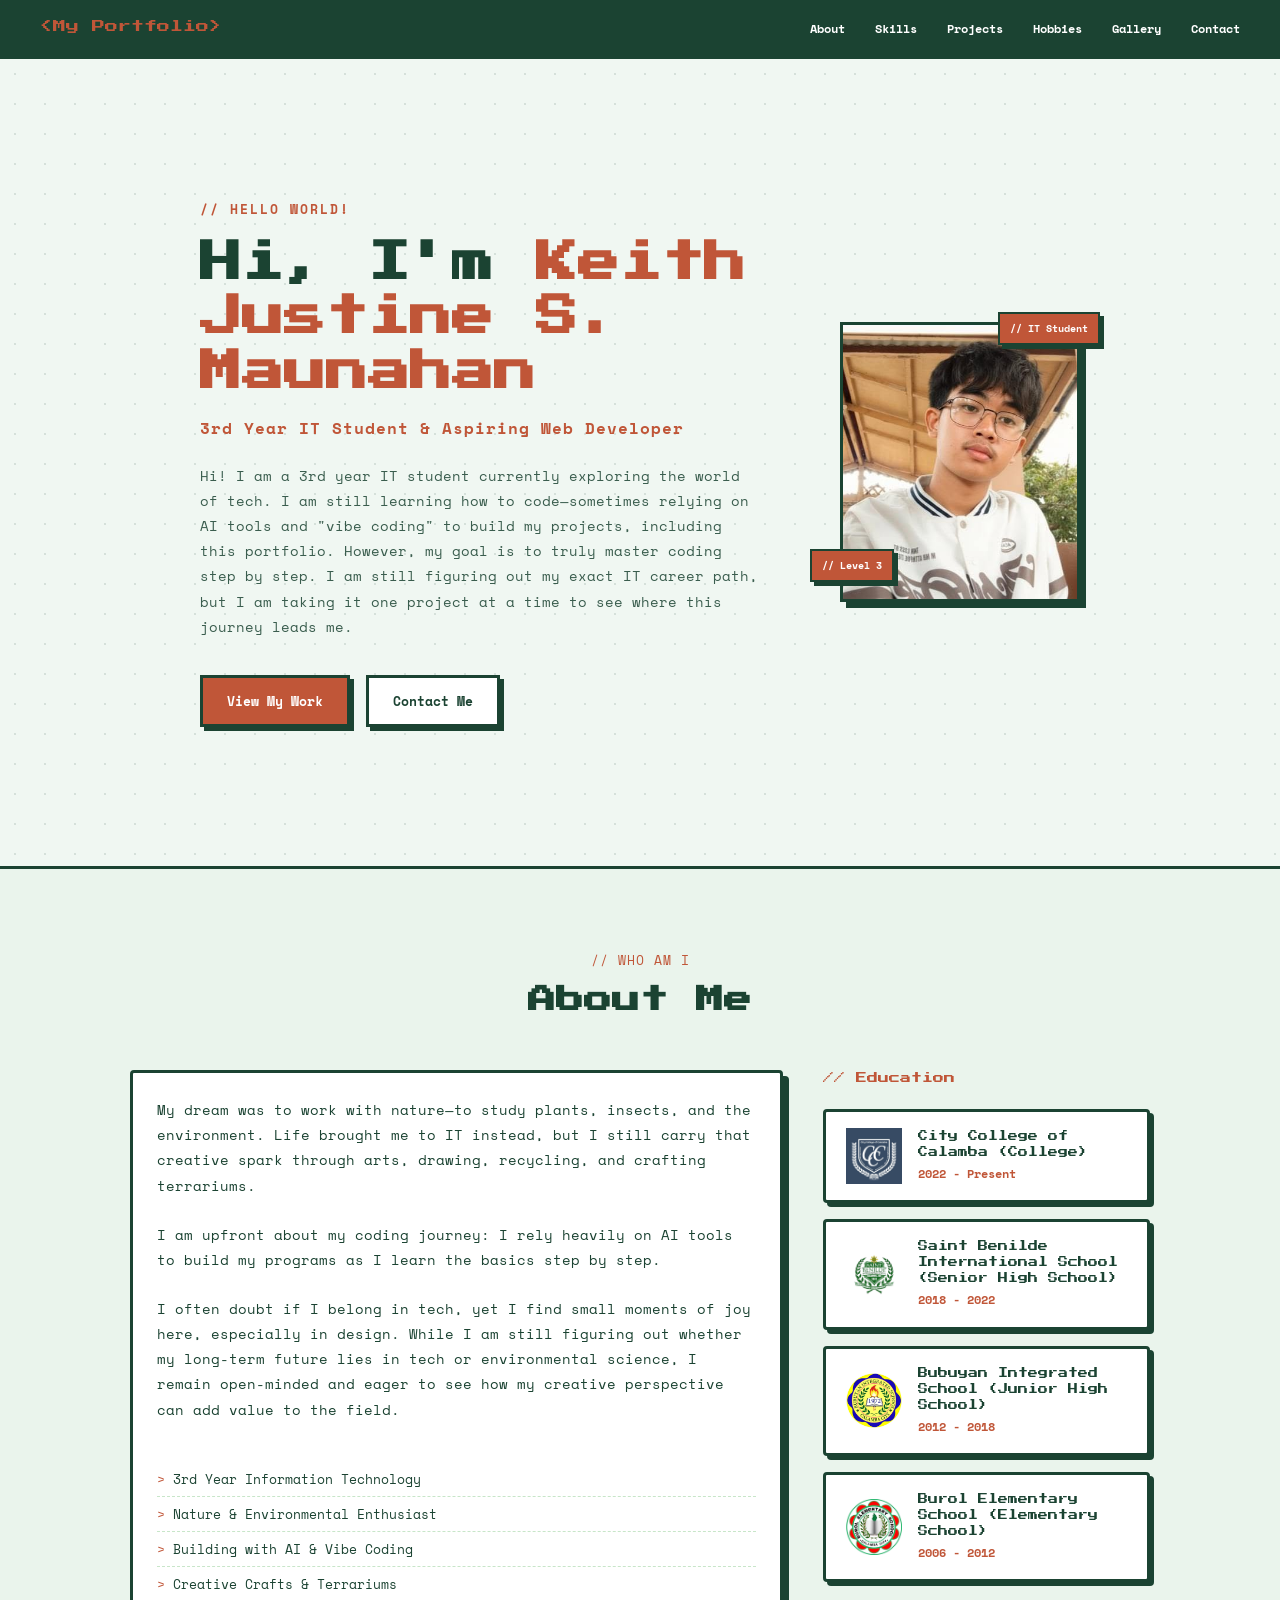
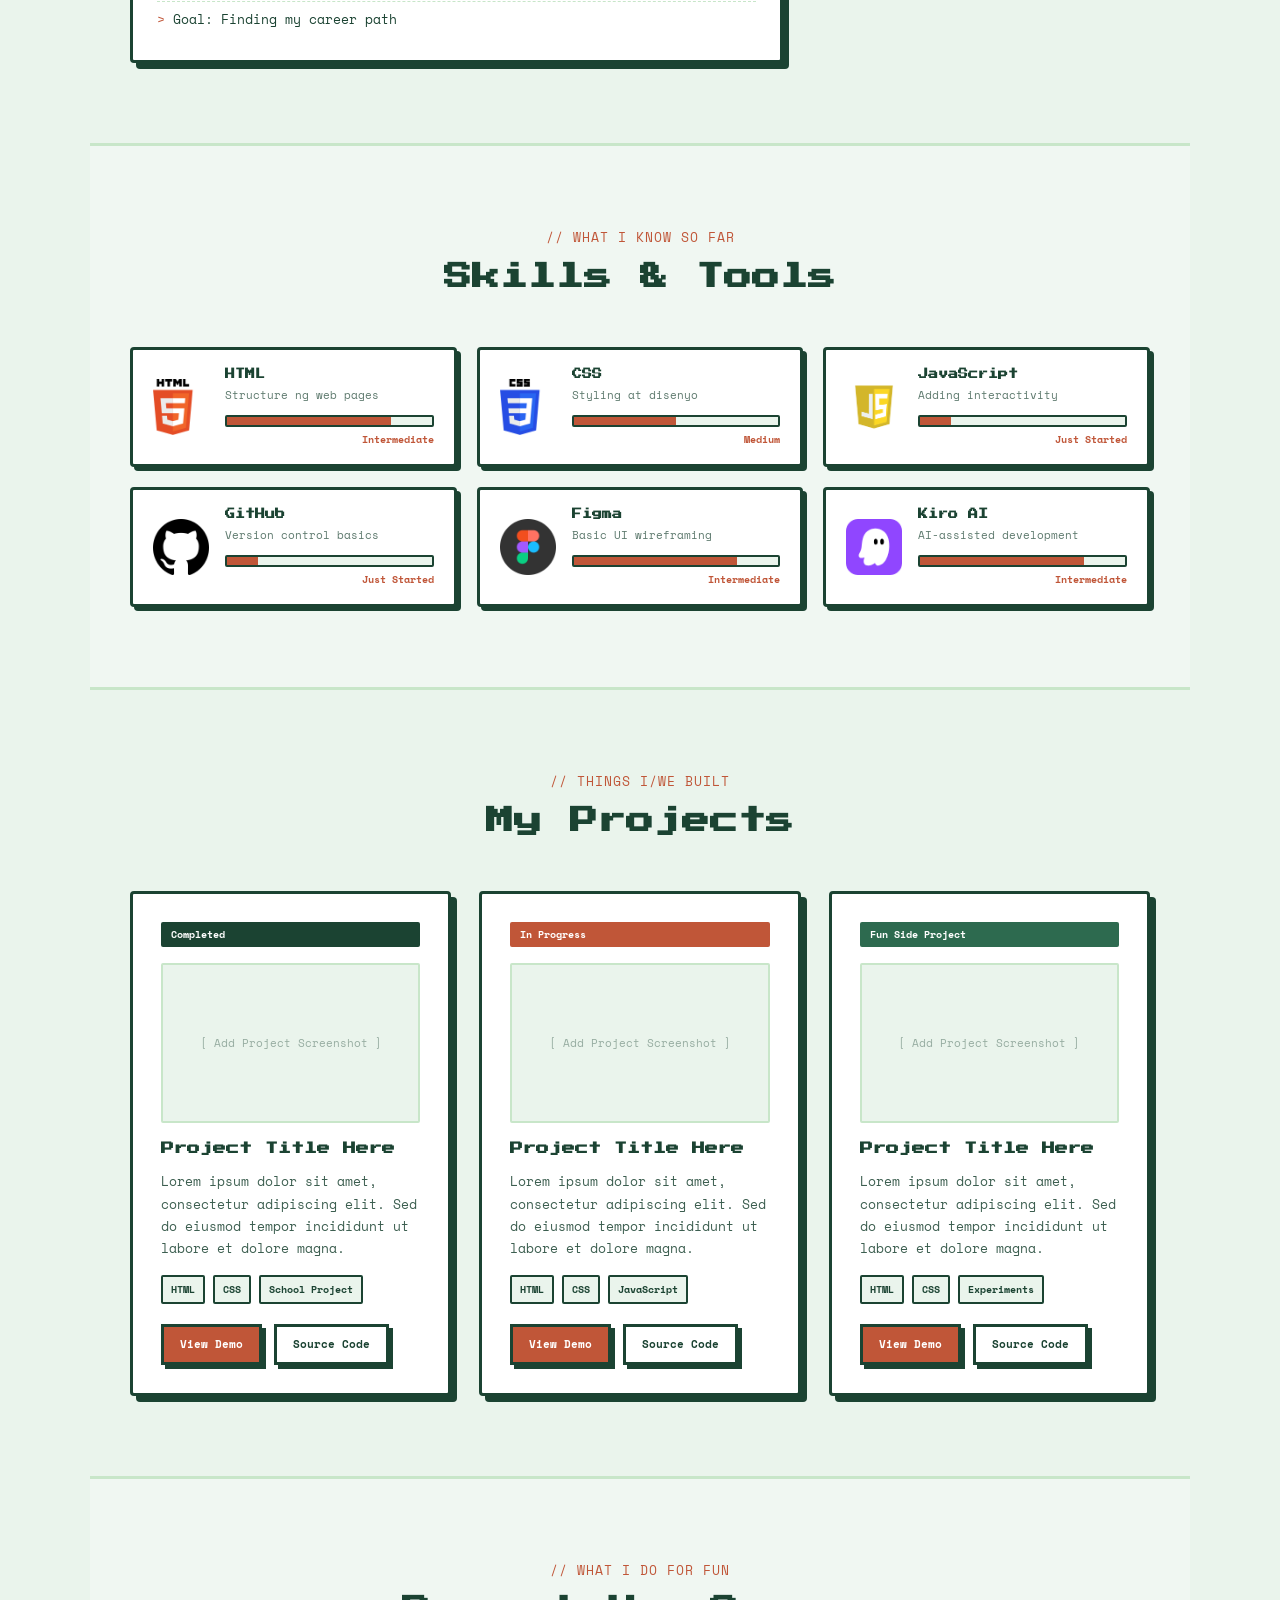
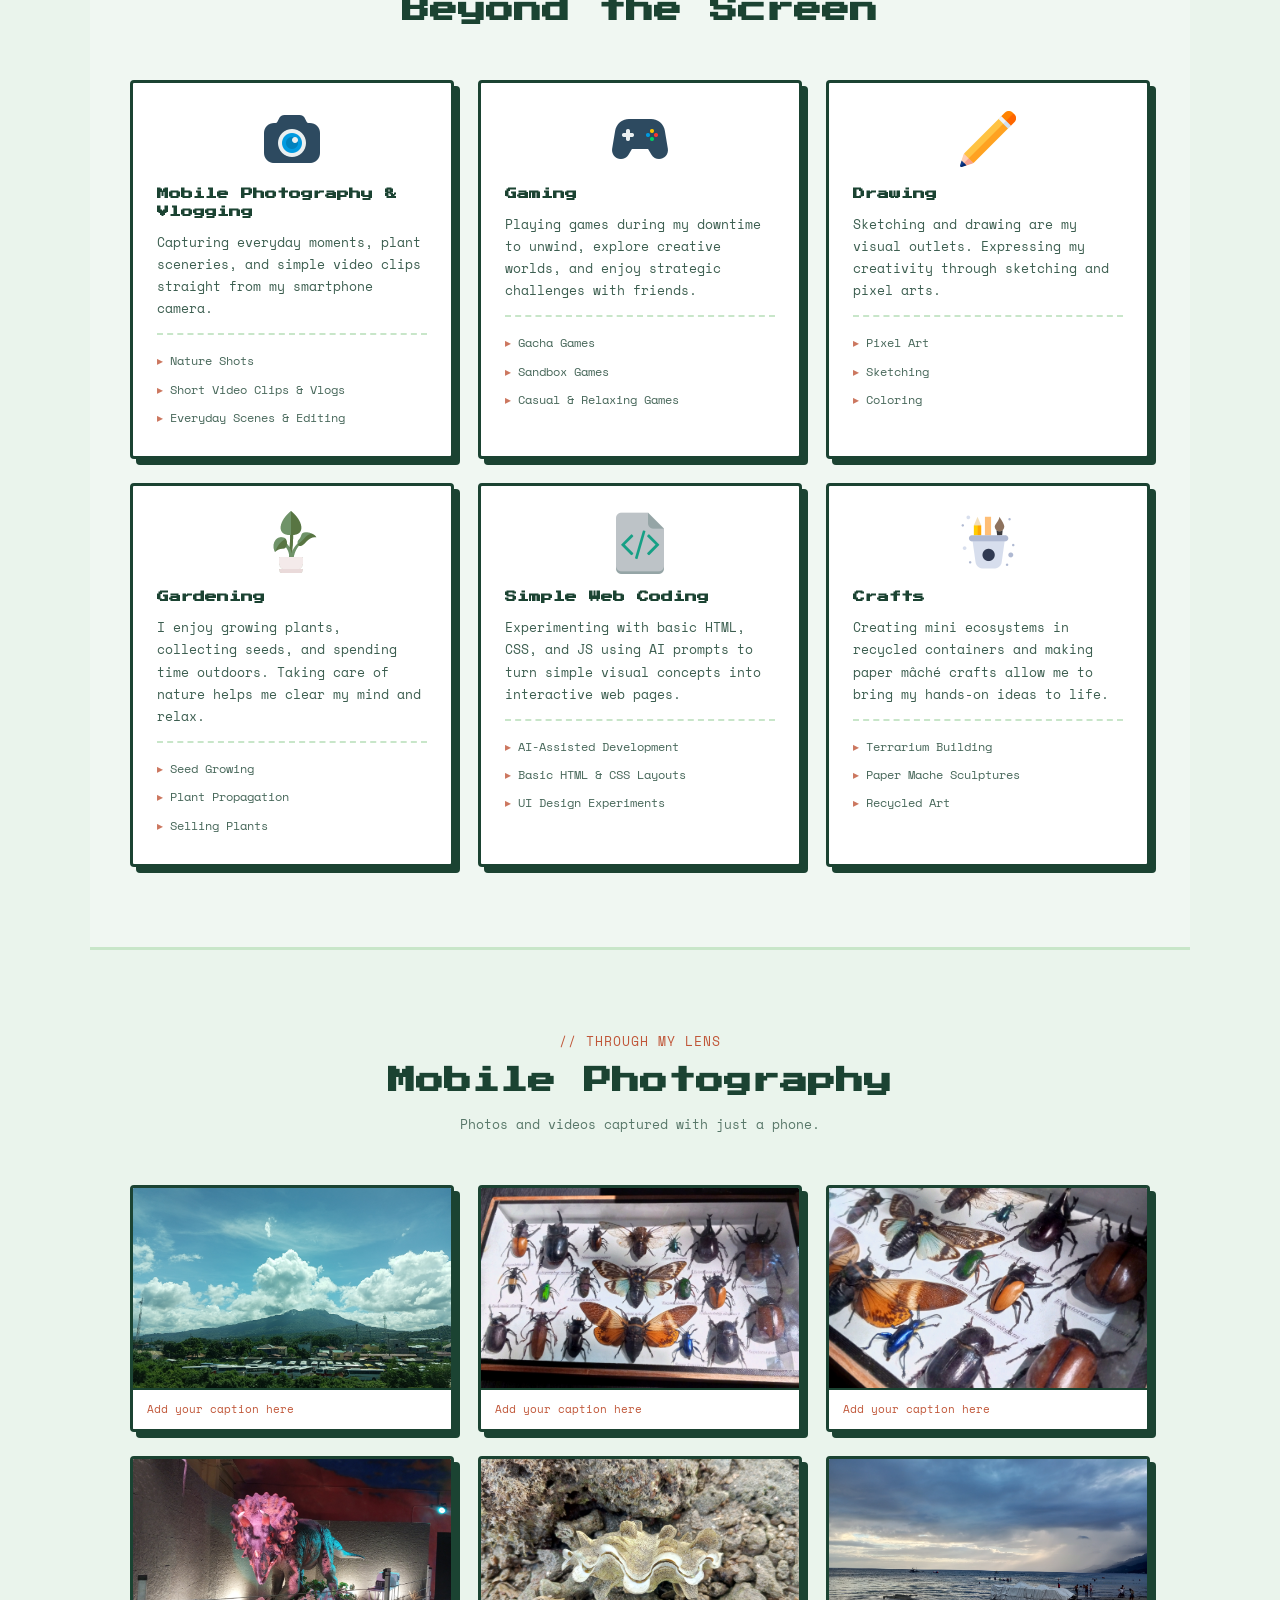
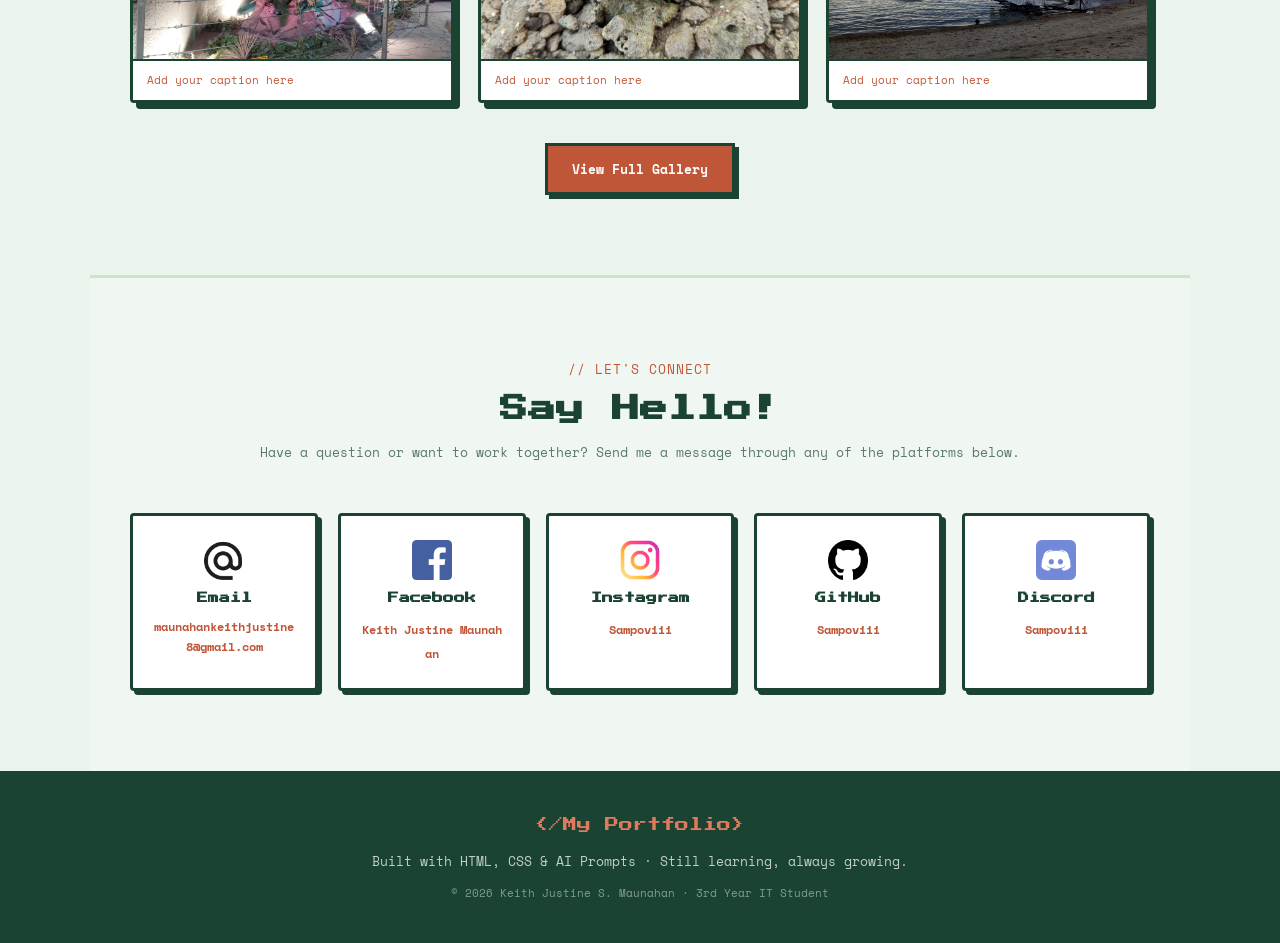
==== index.html @ 47edcdfe "Add files via upload" ====
<!DOCTYPE html>
<html lang="en">

<head>
  <meta charset="UTF-8" />
  <meta name="viewport" content="width=device-width, initial-scale=1.0" />
  <title>My Portfolio | IT Student</title>
  <link rel="stylesheet" href="assets/css/style.css" />
  <link rel="preconnect" href="https://fonts.googleapis.com" />
  <link rel="preconnect" href="https://fonts.gstatic.com" crossorigin />
  <link href="https://fonts.googleapis.com/css2?family=Press+Start+2P&family=Space+Mono:ital,wght@0,400;0,700;1,400&display=swap" rel="stylesheet" />
</head>

<body>

  <nav class="navbar">
    <div class="nav-logo">
      <span>&lt;My Portfolio&gt;</span>
    </div>
    <ul class="nav-links">
      <li><a href="#about">About</a></li>
      <li><a href="#skills">Skills</a></li>
      <li><a href="#projects">Projects</a></li>
      <li><a href="#hobbies">Hobbies</a></li>
      <li><a href="#gallery">Gallery</a></li>
      <li><a href="#contact">Contact</a></li>
    </ul>
  </nav>


  <section class="hero" id="home">
    <div class="pixel-dots"></div>

    <div class="hero-content">
      <p class="hero-badge">// HELLO WORLD!</p>
      <h1 class="hero-title">Hi, I'm <span class="accent">Keith Justine S. Maunahan</span></h1>
      <p class="hero-subtitle">3rd Year IT Student &amp; Aspiring Web Developer</p>
      <p class="hero-desc">
        Hi! I am a 3rd year IT student currently exploring the world of tech.
        I am still learning how to code—sometimes relying on AI tools and "vibe coding" to build my projects, including this portfolio.
        However, my goal is to truly master coding step by step.
        I am still figuring out my exact IT career path, but I am taking it one project at a time to see where this journey leads me.
      </p>
      <div class="hero-buttons">
        <a href="#projects" class="btn btn-primary">View My Work</a>
        <a href="#contact" class="btn btn-secondary">Contact Me</a>
      </div>
    </div>

    <div class="hero-avatar">
      <div class="avatar-frame">
        <img src="assets/images/My Photo.jpg" alt="Avatar" class="avatar-img" onerror="this.style.display='none'" />
      </div>
      <div class="avatar-tag tag-top">// IT Student</div>
      <div class="avatar-tag tag-bottom">// Level 3</div>
    </div>
  </section>


  <section class="section about-section" id="about">
    <div class="section-header">
      <p class="section-label">// WHO AM I</p>
      <h2 class="section-title">About Me</h2>
    </div>

    <div class="about-content">

      <div class="about-text">
        <div class="card">
          <p>
            My dream was to work with nature—to study plants, insects, and the environment.
            Life brought me to IT instead, but I still carry that creative spark through arts, drawing, recycling, and crafting terrariums.
          </p>
          <br />
          <p>
            I am upfront about my coding journey: I rely heavily on AI tools to build my programs as I learn the basics step by step.
          </p>
          <br />
          <p>
            I often doubt if I belong in tech, yet I find small moments of joy here, especially in design. While I am still figuring out whether my long-term future lies in tech or environmental science, I remain open-minded and eager to see how my creative perspective can add value to the field.
          </p>
          <br />
          <ul class="about-list">
            <li><span class="accent">&gt;</span> 3rd Year Information Technology</li>
            <li><span class="accent">&gt;</span> Nature &amp; Environmental Enthusiast</li>
            <li><span class="accent">&gt;</span> Building with AI &amp; Vibe Coding</li>
            <li><span class="accent">&gt;</span> Creative Crafts &amp; Terrariums</li>
            <li><span class="accent">&gt;</span> Goal: Finding my career path</li>
          </ul>
        </div>
      </div>

      <div class="edu-list">
        <p class="edu-title">// Education</p>

        <div class="edu-card">
          <img src="assets/images/icons/College.jpg" alt="School Logo" class="edu-logo" />
          <div class="edu-info">
            <p class="edu-name">City College of Calamba (College)</p>
            <p class="edu-year">2022 - Present</p>
          </div>
        </div>

        <div class="edu-card">
          <img src="assets/images/icons/SHS.jpg" alt="School Logo" class="edu-logo" />
          <div class="edu-info">
            <p class="edu-name">Saint Benilde International School (Senior High School)</p>
            <p class="edu-year">2018 - 2022</p>
          </div>
        </div>

        <div class="edu-card">
          <img src="assets/images/icons/JHS.jpg" alt="School Logo" class="edu-logo" />
          <div class="edu-info">
            <p class="edu-name">Bubuyan Integrated School (Junior High School)</p>
            <p class="edu-year">2012 - 2018</p>
          </div>
        </div>

        <div class="edu-card">
          <img src="assets/images/icons/Elementary.jpg" alt="School Logo" class="edu-logo" />
          <div class="edu-info">
            <p class="edu-name">Burol Elementary School (Elementary School)</p>
            <p class="edu-year">2006 - 2012</p>
          </div>
        </div>
      </div>

    </div>
  </section>


  <section class="section skills-section" id="skills">
    <div class="section-header">
      <p class="section-label">// WHAT I KNOW SO FAR</p>
      <h2 class="section-title">Skills &amp; Tools</h2>
    </div>

    <div class="skills-grid">

      <div class="skill-card">
        <img src="assets/images/icons/HTML.png" alt="HTML" class="skill-icon" />
        <div class="skill-info">
          <h3 class="skill-name">HTML</h3>
          <p class="skill-desc">Structure ng web pages</p>
          <div class="progress-bar">
            <div class="progress-fill" style="width: 80%;"></div>
          </div>
          <p class="progress-label">Intermediate</p>
        </div>
      </div>

      <div class="skill-card">
        <img src="assets/images/icons/CSS.png" alt="CSS" class="skill-icon" />
        <div class="skill-info">
          <h3 class="skill-name">CSS</h3>
          <p class="skill-desc">Styling at disenyo</p>
          <div class="progress-bar">
            <div class="progress-fill" style="width: 50%;"></div>
          </div>
          <p class="progress-label">Medium</p>
        </div>
      </div>

      <div class="skill-card">
        <img src="assets/images/icons/JavaScript.png" alt="JavaScript" class="skill-icon" />
        <div class="skill-info">
          <h3 class="skill-name">JavaScript</h3>
          <p class="skill-desc">Adding interactivity</p>
          <div class="progress-bar">
            <div class="progress-fill" style="width: 15%;"></div>
          </div>
          <p class="progress-label">Just Started</p>
        </div>
      </div>

      <div class="skill-card">
        <img src="assets/images/icons/GitHub.png" alt="GitHub" class="skill-icon" />
        <div class="skill-info">
          <h3 class="skill-name">GitHub</h3>
          <p class="skill-desc">Version control basics</p>
          <div class="progress-bar">
            <div class="progress-fill" style="width: 15%;"></div>
          </div>
          <p class="progress-label">Just Started</p>
        </div>
      </div>

      <div class="skill-card">
        <img src="assets/images/icons/Figma.png" alt="Figma" class="skill-icon" />
        <div class="skill-info">
          <h3 class="skill-name">Figma</h3>
          <p class="skill-desc">Basic UI wireframing</p>
          <div class="progress-bar">
            <div class="progress-fill" style="width: 80%;"></div>
          </div>
          <p class="progress-label">Intermediate</p>
        </div>
      </div>

      <div class="skill-card">
        <img src="assets/images/icons/Kiro.png" alt="Kiro AI" class="skill-icon" />
        <div class="skill-info">
          <h3 class="skill-name">Kiro AI</h3>
          <p class="skill-desc">AI-assisted development</p>
          <div class="progress-bar">
            <div class="progress-fill" style="width: 80%;"></div>
          </div>
          <p class="progress-label">Intermediate</p>
        </div>
      </div>

    </div>
  </section>


  <section class="section projects-section" id="projects">
    <div class="section-header">
      <p class="section-label">// THINGS I/WE BUILT</p>
      <h2 class="section-title">My Projects</h2>
    </div>

    <div class="projects-grid">

      <div class="project-card">
        <div class="project-badge">Completed</div>
        <div class="project-img">
          <span>[ Add Project Screenshot ]</span>
        </div>
        <h3 class="project-title">Project Title Here</h3>
        <p class="project-desc">
          Lorem ipsum dolor sit amet, consectetur adipiscing elit.
          Sed do eiusmod tempor incididunt ut labore et dolore magna.
        </p>
        <div class="project-tags">
          <span class="tag">HTML</span>
          <span class="tag">CSS</span>
          <span class="tag">School Project</span>
        </div>
        <div class="project-links">
          <a href="https://your-demo-link.com" target="_blank" class="btn btn-sm btn-primary">View Demo</a>
          <a href="https://github.com/yourusername/project" target="_blank" class="btn btn-sm btn-secondary">Source Code</a>
        </div>
      </div>

      <div class="project-card">
        <div class="project-badge badge-wip">In Progress</div>
        <div class="project-img">
          <span>[ Add Project Screenshot ]</span>
        </div>
        <h3 class="project-title">Project Title Here</h3>
        <p class="project-desc">
          Lorem ipsum dolor sit amet, consectetur adipiscing elit.
          Sed do eiusmod tempor incididunt ut labore et dolore magna.
        </p>
        <div class="project-tags">
          <span class="tag">HTML</span>
          <span class="tag">CSS</span>
          <span class="tag">JavaScript</span>
        </div>
        <div class="project-links">
          <a href="https://your-demo-link.com" target="_blank" class="btn btn-sm btn-primary">View Demo</a>
          <a href="https://github.com/yourusername/project" target="_blank" class="btn btn-sm btn-secondary">Source Code</a>
        </div>
      </div>

      <div class="project-card">
        <div class="project-badge badge-fun">Fun Side Project</div>
        <div class="project-img">
          <span>[ Add Project Screenshot ]</span>
        </div>
        <h3 class="project-title">Project Title Here</h3>
        <p class="project-desc">
          Lorem ipsum dolor sit amet, consectetur adipiscing elit.
          Sed do eiusmod tempor incididunt ut labore et dolore magna.
        </p>
        <div class="project-tags">
          <span class="tag">HTML</span>
          <span class="tag">CSS</span>
          <span class="tag">Experiments</span>
        </div>
        <div class="project-links">
          <a href="https://your-demo-link.com" target="_blank" class="btn btn-sm btn-primary">View Demo</a>
          <a href="https://github.com/yourusername/project" target="_blank" class="btn btn-sm btn-secondary">Source Code</a>
        </div>
      </div>

    </div>
  </section>


  <section class="section hobbies-section" id="hobbies">
    <div class="section-header">
      <p class="section-label">// WHAT I DO FOR FUN</p>
      <h2 class="section-title">Beyond the Screen</h2>
    </div>

    <div class="hobbies-grid">

      <div class="hobby-card">
        <div class="hobby-icon">
          <img src="assets/images/icons/Camera.png" alt="Mobile Photography" />
        </div>
        <h3 class="hobby-title">Mobile Photography &amp; Vlogging</h3>
        <p class="hobby-desc">
          Capturing everyday moments, plant sceneries, and simple video clips straight from my smartphone camera.
        </p>
        <ul class="hobby-list">
          <li>Nature Shots</li>
          <li>Short Video Clips &amp; Vlogs</li>
          <li>Everyday Scenes &amp; Editing</li>
        </ul>
      </div>

      <div class="hobby-card">
        <div class="hobby-icon">
          <img src="assets/images/icons/Gaming.png" alt="Gaming" />
        </div>
        <h3 class="hobby-title">Gaming</h3>
        <p class="hobby-desc">
          Playing games during my downtime to unwind, explore creative worlds, and enjoy strategic challenges with friends.
        </p>
        <ul class="hobby-list">
          <li>Gacha Games</li>
          <li>Sandbox Games</li>
          <li>Casual &amp; Relaxing Games</li>
        </ul>
      </div>

      <div class="hobby-card">
        <div class="hobby-icon">
          <img src="assets/images/icons/Drawing.png" alt="Drawing" />
        </div>
        <h3 class="hobby-title">Drawing</h3>
        <p class="hobby-desc">
          Sketching and drawing are my visual outlets. Expressing my creativity through sketching and pixel arts.
        </p>
        <ul class="hobby-list">
          <li>Pixel Art</li>
          <li>Sketching</li>
          <li>Coloring</li>
        </ul>
      </div>

      <div class="hobby-card">
        <div class="hobby-icon">
          <img src="assets/images/icons/Gardening.png" alt="Gardening" />
        </div>
        <h3 class="hobby-title">Gardening</h3>
        <p class="hobby-desc">
          I enjoy growing plants, collecting seeds, and spending time outdoors. Taking care of nature helps me clear my mind and relax.
        </p>
        <ul class="hobby-list">
          <li>Seed Growing</li>
          <li>Plant Propagation</li>
          <li>Selling Plants</li>
        </ul>
      </div>

      <div class="hobby-card">
        <div class="hobby-icon">
          <img src="assets\images\icons\Web_Projects.png" alt="Web Coding" />
        </div>
        <h3 class="hobby-title">Simple Web Coding</h3>
        <p class="hobby-desc">
          Experimenting with basic HTML, CSS, and JS using AI prompts to turn simple visual concepts into interactive web pages.
        </p>
        <ul class="hobby-list">
          <li>AI-Assisted Development</li>
          <li>Basic HTML &amp; CSS Layouts</li>
          <li>UI Design Experiments</li>
        </ul>
      </div>

      <div class="hobby-card">
        <div class="hobby-icon">
          <img src="assets/images/icons/Crafts.png" alt="Crafts" />
        </div>
        <h3 class="hobby-title">Crafts</h3>
        <p class="hobby-desc">
          Creating mini ecosystems in recycled containers and making paper mâché crafts allow me to bring my hands-on ideas to life.
        </p>
        <ul class="hobby-list">
          <li>Terrarium Building</li>
          <li>Paper Mache Sculptures</li>
          <li>Recycled Art</li>
        </ul>
      </div>

    </div>
  </section>


  <section class="section gallery-section" id="gallery">
    <div class="section-header">
      <p class="section-label">// THROUGH MY LENS</p>
      <h2 class="section-title">Mobile Photography</h2>
      <p class="section-subtitle">Photos and videos captured with just a phone.</p>
    </div>

    <div class="gallery-grid">

      <div class="gallery-item">
        <img src="assets/images/IMG_20231026_111419_089.jpg" alt="Photo 1" class="photo-box" />
        <div class="caption"><p>Add your caption here</p></div>
      </div>

      <div class="gallery-item">
        <img src="assets/images/IMG_20231109_130447_533.jpg" alt="Photo 2" class="photo-box" />
        <div class="caption"><p>Add your caption here</p></div>
      </div>

      <div class="gallery-item">
        <img src="assets/images/IMG_20231109_130508_630.jpg" alt="Photo 3" class="photo-box" />
        <div class="caption"><p>Add your caption here</p></div>
      </div>

      <div class="gallery-item">
        <img src="assets/images/IMG_20231109_173409_094.jpg" alt="Photo 4" class="photo-box" />
        <div class="caption"><p>Add your caption here</p></div>
      </div>

      <div class="gallery-item">
        <img src="assets/images/IMG_20231228_083316_686.jpg" alt="Photo 5" class="photo-box" />
        <div class="caption"><p>Add your caption here</p></div>
      </div>

      <div class="gallery-item">
        <img src="assets/images/IMG_20231228_165248_809.jpg" alt="Photo 6" class="photo-box" />
        <div class="caption"><p>Add your caption here</p></div>
      </div>

    </div>

    <div class="gallery-btn-wrap">
      <a href="gallery.html" class="btn btn-primary">View Full Gallery</a>
    </div>

  </section>


  <section class="section contact-section" id="contact">
    <div class="section-header">
      <p class="section-label">// LET'S CONNECT</p>
      <h2 class="section-title">Say Hello!</h2>
      <p class="section-subtitle">Have a question or want to work together? Send me a message through any of the platforms below.</p>
    </div>

    <div class="contact-grid">

      <div class="contact-card">
        <img src="assets/images/icons/Email.png" alt="Email" class="contact-icon" />
        <h3 class="contact-name">Email</h3>
        <p class="contact-link">maunahankeithjustine8@gmail.com</p>
      </div>

      <div class="contact-card">
        <img src="assets/images/icons/Facebook.png" alt="Facebook" class="contact-icon" />
        <h3 class="contact-name">Facebook</h3>
        <a href="https://web.facebook.com/profile.php?id=61577280537961" target="_blank" class="contact-link">Keith Justine Maunahan</a>
      </div>

      <div class="contact-card">
        <img src="assets/images/icons/Instagram.png" alt="Instagram" class="contact-icon" />
        <h3 class="contact-name">Instagram</h3>
        <a href="https://www.instagram.com/sampoviii/" target="_blank" class="contact-link">Sampoviii</a>
      </div>

      <div class="contact-card">
        <img src="assets/images/icons/GitHub.png" alt="GitHub" class="contact-icon" />
        <h3 class="contact-name">GitHub</h3>
        <a href="https://github.com/sampoviii" target="_blank" class="contact-link">Sampoviii</a>
      </div>

      <div class="contact-card">
        <img src="assets/images/icons/Discord.png" alt="Discord" class="contact-icon" />
        <h3 class="contact-name">Discord</h3>
        <a href="https://discordapp.com/users/1482951546957463817" target="_blank" class="contact-link">Sampoviii</a>
      </div>

    </div>
  </section>


  <footer class="footer">
    <div class="footer-content">
      <p class="footer-brand">&lt;/My Portfolio&gt;</p>
      <p class="footer-msg">Built with HTML, CSS &amp; AI Prompts · Still learning, always growing.</p>
      <p class="footer-copy">© 2026 Keith Justine S. Maunahan · 3rd Year IT Student</p>
    </div>
  </footer>

</body>
</html>
---- assets/css/style.css ----
:root {
  --bg: #eaf4ec;
  --bg-alt: #f0f7f2;
  --dark: #1b4332;
  --accent: #c05638;
  --accent-light: #e07a5f;
  --white: #ffffff;
  --border-light: #c8e6c9;
  --font-pixel: 'Press Start 2P', cursive;
  --font-mono: 'Space Mono', 'Courier New', monospace;
  --shadow: 6px 6px 0px #1b4332;
  --shadow-sm: 4px 4px 0px #1b4332;
}

* {
  margin: 0;
  padding: 0;
  box-sizing: border-box;
}

body {
  background-color: var(--bg);
  color: var(--dark);
  font-family: var(--font-mono);
  line-height: 1.7;
  font-size: 14px;
}

a {
  text-decoration: none;
  color: inherit;
}

ul {
  list-style: none;
}

img {
  max-width: 100%;
  display: block;
}

html {
  scroll-behavior: smooth;
}


.card {
  background-color: var(--white);
  border: 3px solid var(--dark);
  box-shadow: var(--shadow);
  padding: 24px;
  border-radius: 4px;
}

.btn {
  display: inline-block;
  padding: 12px 24px;
  font-family: var(--font-mono);
  font-size: 13px;
  font-weight: 700;
  border: 3px solid var(--dark);
  box-shadow: var(--shadow-sm);
  cursor: pointer;
  transition: transform 0.1s ease, box-shadow 0.1s ease;
  white-space: nowrap;
}

.btn:hover {
  transform: translate(3px, 3px);
  box-shadow: none;
}

.btn-primary {
  background-color: var(--accent);
  color: var(--white);
}

.btn-secondary {
  background-color: var(--white);
  color: var(--dark);
}

.btn-sm {
  padding: 8px 16px;
  font-size: 11px;
}

.section {
  padding: 80px 40px;
  max-width: 1100px;
  margin: 0 auto;
}

.section-header {
  text-align: center;
  margin-bottom: 50px;
}

.section-label {
  color: var(--accent);
  font-family: var(--font-mono);
  font-size: 13px;
  margin-bottom: 10px;
  letter-spacing: 1px;
}

.section-title {
  font-family: var(--font-pixel);
  font-size: clamp(18px, 3vw, 28px);
  color: var(--dark);
  margin-bottom: 12px;
  line-height: 1.4;
}

.section-subtitle {
  color: var(--dark);
  opacity: 0.7;
  font-size: 13px;
}

.accent {
  color: var(--accent);
}


.navbar {
  background-color: var(--dark);
  border-bottom: 3px solid var(--dark);
  padding: 16px 40px;
  display: flex;
  justify-content: space-between;
  align-items: center;
  position: sticky;
  top: 0;
  z-index: 100;
}

.nav-logo span {
  font-family: var(--font-pixel);
  font-size: 13px;
  color: var(--accent);
}

.nav-links {
  display: flex;
  gap: 30px;
}

.nav-links a {
  font-family: var(--font-mono);
  font-size: 12px;
  color: var(--white);
  font-weight: 700;
  transition: color 0.2s ease;
}

.nav-links a:hover {
  color: var(--accent);
}


.hero {
  min-height: 90vh;
  display: flex;
  flex-direction: row;
  align-items: center;
  justify-content: center;
  gap: 80px;
  padding: 60px 80px;
  background-color: var(--bg-alt);
  border-bottom: 3px solid var(--dark);
  position: relative;
  overflow: hidden;
}

.hero-content {
  max-width: 560px;
  position: relative;
  z-index: 1;
}

.hero-badge {
  color: var(--accent);
  font-family: var(--font-mono);
  font-size: 13px;
  font-weight: 700;
  margin-bottom: 16px;
  letter-spacing: 2px;
}

.hero-title {
  font-family: var(--font-pixel);
  font-size: clamp(24px, 4vw, 42px);
  color: var(--dark);
  margin-bottom: 16px;
  line-height: 1.3;
}

.hero-subtitle {
  font-family: var(--font-mono);
  font-size: clamp(13px, 2vw, 16px);
  color: var(--accent);
  font-weight: 700;
  margin-bottom: 20px;
  letter-spacing: 1px;
}

.hero-desc {
  font-size: 14px;
  color: var(--dark);
  opacity: 0.85;
  margin-bottom: 36px;
  line-height: 1.8;
}

.hero-buttons {
  display: flex;
  gap: 16px;
  flex-wrap: wrap;
}

.hero-avatar {
  position: relative;
  z-index: 1;
  flex-shrink: 0;
}

.avatar-frame {
  width: 240px;
  height: 280px;
  background-color: var(--white);
  border: 3px solid var(--dark);
  box-shadow: var(--shadow);
  display: flex;
  align-items: center;
  justify-content: center;
  overflow: hidden;
  position: relative;
}

.avatar-img {
  width: 100%;
  height: 100%;
  object-fit: cover;
}

.avatar-tag {
  position: absolute;
  background-color: var(--accent);
  color: var(--white);
  font-family: var(--font-mono);
  font-size: 10px;
  font-weight: 700;
  padding: 6px 10px;
  border: 2px solid var(--dark);
  box-shadow: var(--shadow-sm);
}

.tag-top {
  top: -10px;
  right: -20px;
}

.tag-bottom {
  bottom: 20px;
  left: -30px;
}

.pixel-dots {
  position: absolute;
  top: 0;
  left: 0;
  width: 100%;
  height: 100%;
  background-image: radial-gradient(circle, #1b433220 1px, transparent 1px);
  background-size: 30px 30px;
  z-index: 0;
  pointer-events: none;
}


.about-section {
  background-color: var(--bg);
}

.about-content {
  display: flex;
  gap: 40px;
  align-items: stretch;
  flex-wrap: wrap;
}

.about-text {
  flex: 2;
  min-width: 280px;
  display: flex;
  flex-direction: column;
}

.about-text .card {
  flex: 1;
}

.about-text .card p {
  font-size: 14px;
  line-height: 1.8;
}

.about-list {
  margin-top: 16px;
}

.about-list li {
  font-family: var(--font-mono);
  font-size: 13px;
  padding: 6px 0;
  border-bottom: 1px dashed var(--border-light);
}

.about-list li:last-child {
  border-bottom: none;
}

.edu-list {
  flex: 1;
  min-width: 260px;
  display: flex;
  flex-direction: column;
  gap: 16px;
}

.edu-title {
  font-family: var(--font-pixel);
  font-size: 11px;
  color: var(--accent);
  margin-bottom: 4px;
}

.edu-card {
  display: flex;
  flex-direction: row;
  align-items: center;
  gap: 16px;
  background-color: var(--white);
  border: 3px solid var(--dark);
  box-shadow: var(--shadow-sm);
  padding: 16px 20px;
  border-radius: 4px;
}

.edu-logo {
  width: 56px;
  height: 56px;
  object-fit: contain;
  flex-shrink: 0;
}

.edu-info {
  display: flex;
  flex-direction: column;
  gap: 4px;
}

.edu-name {
  font-family: var(--font-pixel);
  font-size: 10px;
  color: var(--dark);
  line-height: 1.6;
}

.edu-year {
  font-family: var(--font-mono);
  font-size: 12px;
  color: var(--accent);
  font-weight: 700;
}


.skills-section {
  background-color: var(--bg-alt);
  border-top: 3px solid var(--border-light);
  border-bottom: 3px solid var(--border-light);
}

.skills-grid {
  display: grid;
  grid-template-columns: repeat(auto-fill, minmax(300px, 1fr));
  gap: 20px;
}

.skill-card {
  display: flex;
  flex-direction: row;
  align-items: center;
  gap: 16px;
  background-color: var(--white);
  border: 3px solid var(--dark);
  box-shadow: var(--shadow-sm);
  padding: 16px 20px;
  border-radius: 4px;
  transition: transform 0.15s ease, box-shadow 0.15s ease;
}

.skill-card:hover {
  transform: translate(2px, 2px);
  box-shadow: 2px 2px 0px var(--dark);
}

.skill-icon {
  width: 56px;
  height: 56px;
  object-fit: contain;
  flex-shrink: 0;
}

.skill-info {
  flex: 1;
}

.skill-name {
  font-family: var(--font-pixel);
  font-size: 10px;
  color: var(--dark);
  margin-bottom: 4px;
  line-height: 1.6;
}

.skill-desc {
  font-size: 11px;
  opacity: 0.7;
  margin-bottom: 10px;
}

.progress-bar {
  background-color: var(--bg);
  border: 2px solid var(--dark);
  height: 12px;
  border-radius: 2px;
  overflow: hidden;
  margin-bottom: 4px;
}

.progress-fill {
  background-color: var(--accent);
  height: 100%;
}

.progress-label {
  font-size: 10px;
  color: var(--accent);
  font-weight: 700;
  text-align: right;
}


.projects-section {
  background-color: var(--bg);
}

.projects-grid {
  display: grid;
  grid-template-columns: repeat(auto-fill, minmax(300px, 1fr));
  gap: 28px;
}

.project-card {
  background-color: var(--white);
  border: 3px solid var(--dark);
  box-shadow: var(--shadow);
  padding: 28px;
  border-radius: 4px;
  display: flex;
  flex-direction: column;
  transition: transform 0.15s ease, box-shadow 0.15s ease;
}

.project-card:hover {
  transform: translate(3px, 3px);
  box-shadow: 3px 3px 0px var(--dark);
}

.project-badge {
  display: inline-block;
  background-color: var(--dark);
  color: var(--white);
  font-family: var(--font-mono);
  font-size: 10px;
  font-weight: 700;
  padding: 4px 10px;
  margin-bottom: 16px;
  border-radius: 2px;
}

.badge-wip {
  background-color: var(--accent);
}

.badge-fun {
  background-color: #2d6a4f;
}

.project-img {
  width: 100%;
  height: 160px;
  background-color: var(--bg);
  border: 2px solid var(--border-light);
  border-radius: 2px;
  display: flex;
  align-items: center;
  justify-content: center;
  margin-bottom: 16px;
}

.project-img span {
  font-family: var(--font-mono);
  font-size: 11px;
  color: var(--dark);
  opacity: 0.4;
}

.project-title {
  font-family: var(--font-pixel);
  font-size: 13px;
  color: var(--dark);
  margin-bottom: 12px;
  line-height: 1.5;
}

.project-desc {
  font-size: 13px;
  line-height: 1.7;
  opacity: 0.85;
  margin-bottom: 16px;
  flex: 1;
}

.project-tags {
  display: flex;
  flex-wrap: wrap;
  gap: 8px;
  margin-bottom: 20px;
}

.tag {
  background-color: var(--bg);
  border: 2px solid var(--dark);
  font-family: var(--font-mono);
  font-size: 10px;
  font-weight: 700;
  padding: 4px 8px;
  border-radius: 2px;
}

.project-links {
  display: flex;
  gap: 12px;
}


.hobbies-section {
  background-color: var(--bg-alt);
  border-top: 3px solid var(--border-light);
  border-bottom: 3px solid var(--border-light);
}

.hobbies-grid {
  display: grid;
  grid-template-columns: repeat(auto-fill, minmax(240px, 1fr));
  gap: 24px;
}

.hobby-card {
  background-color: var(--white);
  border: 3px solid var(--dark);
  box-shadow: var(--shadow);
  padding: 24px;
  border-radius: 4px;
  transition: transform 0.15s ease, box-shadow 0.15s ease;
}

.hobby-card:hover {
  transform: translate(2px, 2px);
  box-shadow: 4px 4px 0px var(--dark);
}

.hobby-icon {
  display: flex;
  justify-content: center;
  margin-bottom: 14px;
}

.hobby-icon img {
  width: 64px;
  height: 64px;
  object-fit: contain;
}

.hobby-title {
  font-family: var(--font-pixel);
  font-size: 12px;
  color: var(--dark);
  margin-bottom: 10px;
  line-height: 1.5;
}

.hobby-desc {
  font-size: 13px;
  line-height: 1.7;
  opacity: 0.85;
  margin-bottom: 14px;
}

.hobby-list {
  border-top: 2px dashed var(--border-light);
  padding-top: 12px;
}

.hobby-list li {
  font-size: 12px;
  padding: 4px 0;
  color: var(--dark);
  opacity: 0.8;
}

.hobby-list li::before {
  content: "▸ ";
  color: var(--accent);
}


.gallery-section {
  background-color: var(--bg);
}

.gallery-grid {
  display: grid;
  grid-template-columns: repeat(auto-fill, minmax(280px, 1fr));
  gap: 24px;
}

.gallery-item {
  border: 3px solid var(--dark);
  box-shadow: var(--shadow);
  border-radius: 4px;
  overflow: hidden;
  background-color: var(--white);
  transition: transform 0.15s ease, box-shadow 0.15s ease;
}

.gallery-item:hover {
  transform: translate(3px, 3px);
  box-shadow: 3px 3px 0px var(--dark);
}

.photo-box {
  width: 100%;
  height: 200px;
  object-fit: cover;
  display: block;
}

.video-box {
  width: 100%;
  height: 200px;
  object-fit: cover;
  display: block;
  background-color: var(--dark);
}

.caption {
  background-color: var(--white);
  border-top: 2px solid var(--dark);
  padding: 10px 14px;
}

.caption p {
  font-family: var(--font-mono);
  font-size: 11px;
  color: var(--accent);
}

.gallery-btn-wrap {
  text-align: center;
  margin-top: 40px;
}


.contact-section {
  background-color: var(--bg-alt);
  border-top: 3px solid var(--border-light);
}

.contact-grid {
  display: grid;
  grid-template-columns: repeat(auto-fill, minmax(180px, 1fr));
  gap: 20px;
}

.contact-card {
  background-color: var(--white);
  border: 3px solid var(--dark);
  box-shadow: var(--shadow-sm);
  padding: 24px 20px;
  text-align: center;
  border-radius: 4px;
  transition: transform 0.15s ease, box-shadow 0.15s ease;
}

.contact-card:hover {
  transform: translate(2px, 2px);
  box-shadow: 2px 2px 0px var(--dark);
}

.contact-icon {
  width: 40px;
  height: 40px;
  object-fit: contain;
  margin: 0 auto 10px auto;
}

.contact-name {
  font-family: var(--font-pixel);
  font-size: 11px;
  color: var(--dark);
  margin-bottom: 8px;
}

.contact-link {
  font-family: var(--font-mono);
  font-size: 12px;
  color: var(--accent);
  font-weight: 700;
  word-break: break-all;
  transition: opacity 0.2s ease;
}

.contact-link:hover {
  opacity: 0.7;
  text-decoration: underline;
}


.footer {
  background-color: var(--dark);
  border-top: 3px solid var(--dark);
  padding: 40px 20px;
  text-align: center;
}

.footer-content {
  display: flex;
  flex-direction: column;
  align-items: center;
  gap: 12px;
}

.footer-brand {
  font-family: var(--font-pixel);
  font-size: 14px;
  color: var(--accent-light);
}

.footer-msg {
  font-family: var(--font-mono);
  font-size: 13px;
  color: var(--bg);
  opacity: 0.8;
}

.footer-copy {
  font-family: var(--font-mono);
  font-size: 11px;
  color: var(--bg);
  opacity: 0.5;
}


@media (max-width: 768px) {
  .navbar {
    flex-direction: column;
    gap: 16px;
    padding: 16px 20px;
    text-align: center;
  }

  .nav-links {
    gap: 16px;
    flex-wrap: wrap;
    justify-content: center;
  }

  .hero {
    flex-direction: column;
    padding: 50px 30px;
    text-align: center;
    gap: 40px;
  }

  .hero-buttons {
    justify-content: center;
  }

  .section {
    padding: 60px 24px;
  }

  .about-content {
    flex-direction: column;
  }

  .edu-list {
    width: 100%;
  }
}

@media (max-width: 480px) {
  .hero {
    padding: 40px 20px;
  }

  .avatar-frame {
    width: 180px;
    height: 210px;
  }

  .skills-grid,
  .projects-grid,
  .hobbies-grid,
  .gallery-grid,
  .contact-grid {
    grid-template-columns: 1fr;
  }

  .section {
    padding: 50px 16px;
  }

  .nav-links {
    gap: 12px;
  }

  .nav-links a {
    font-size: 11px;
  }
}
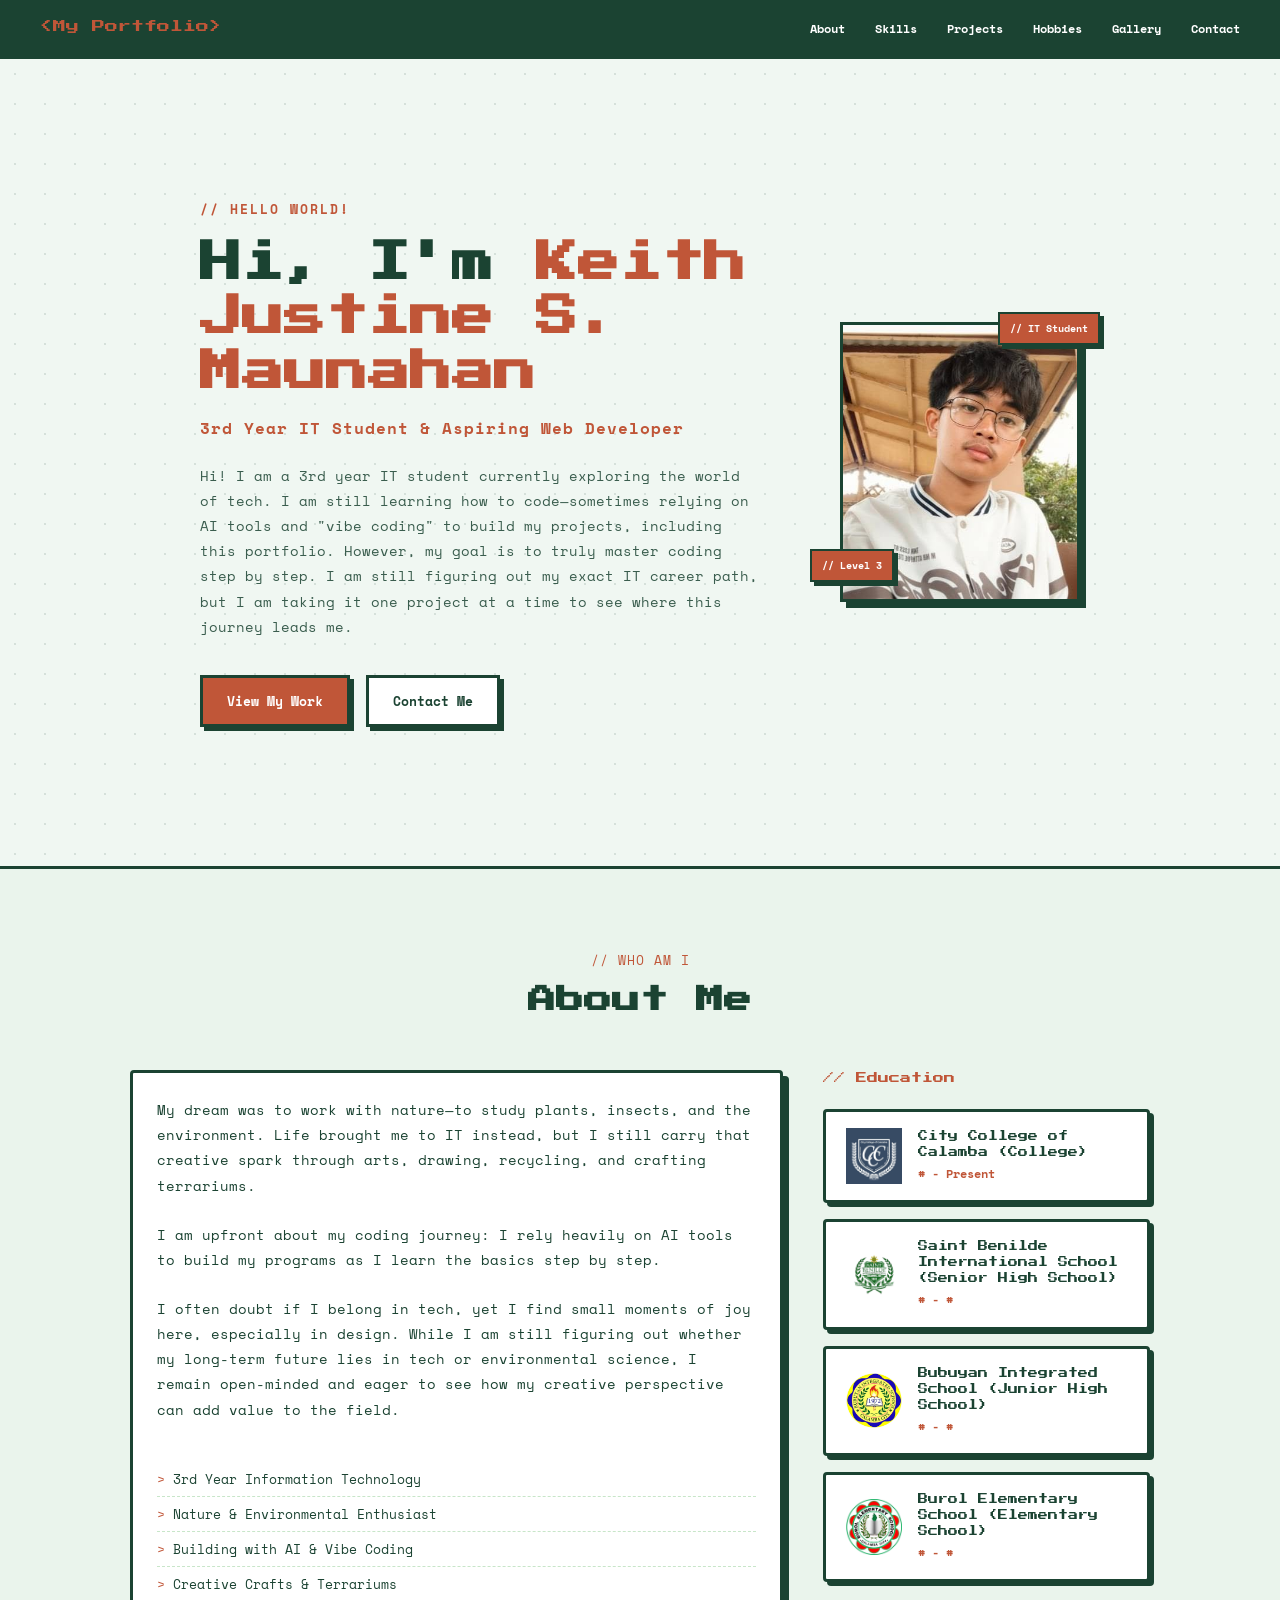
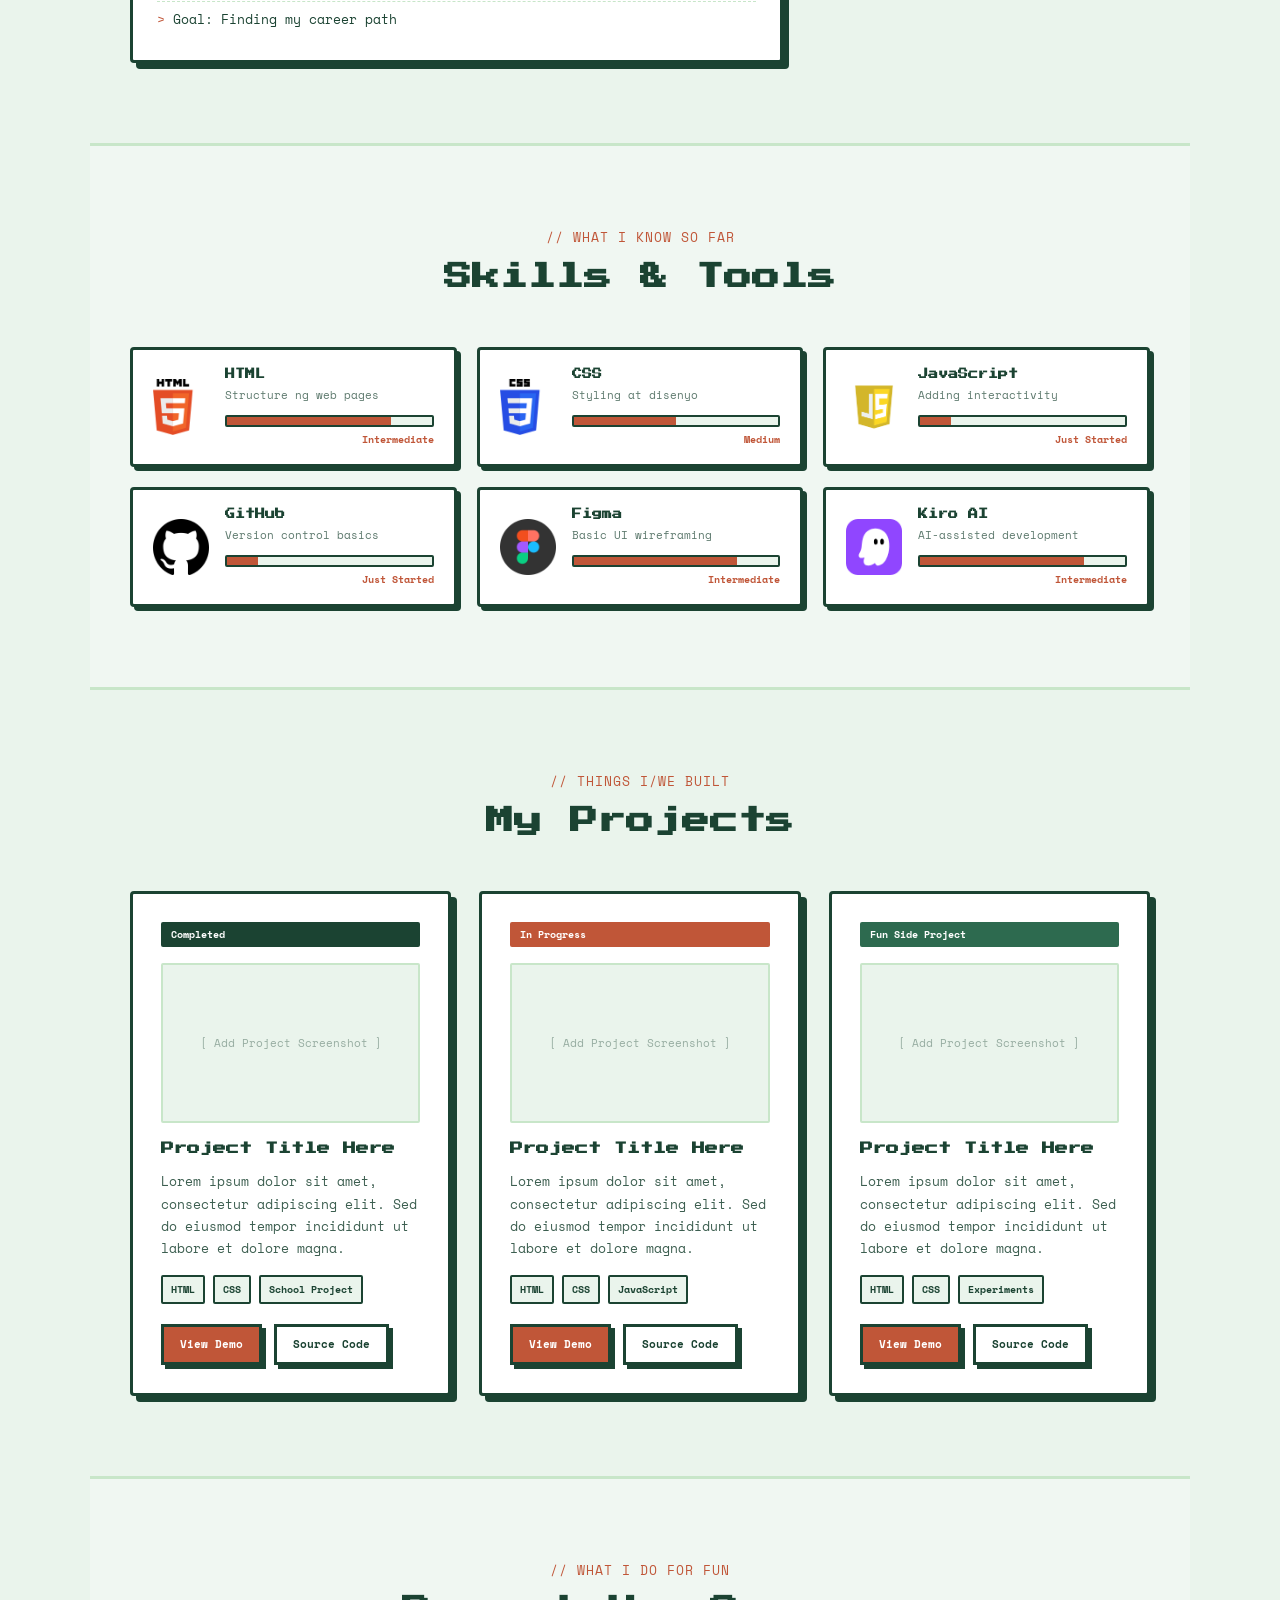
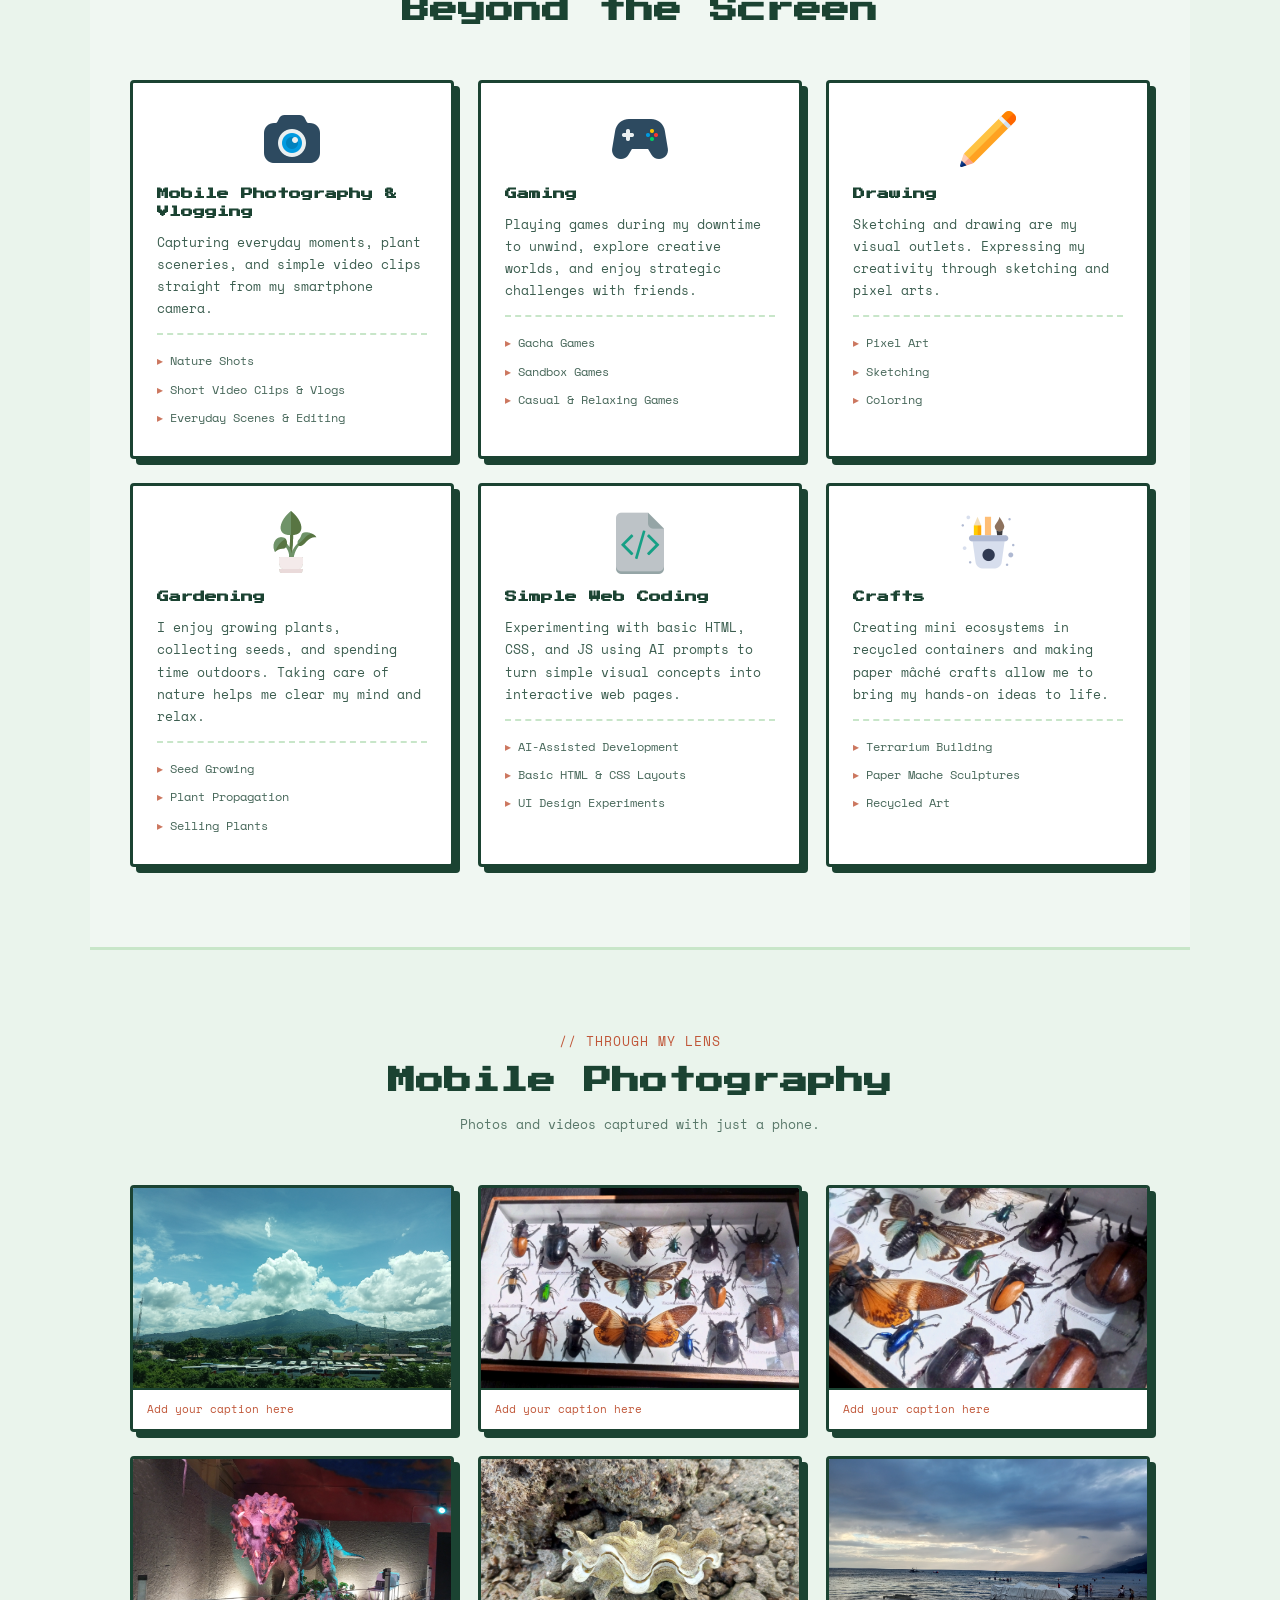
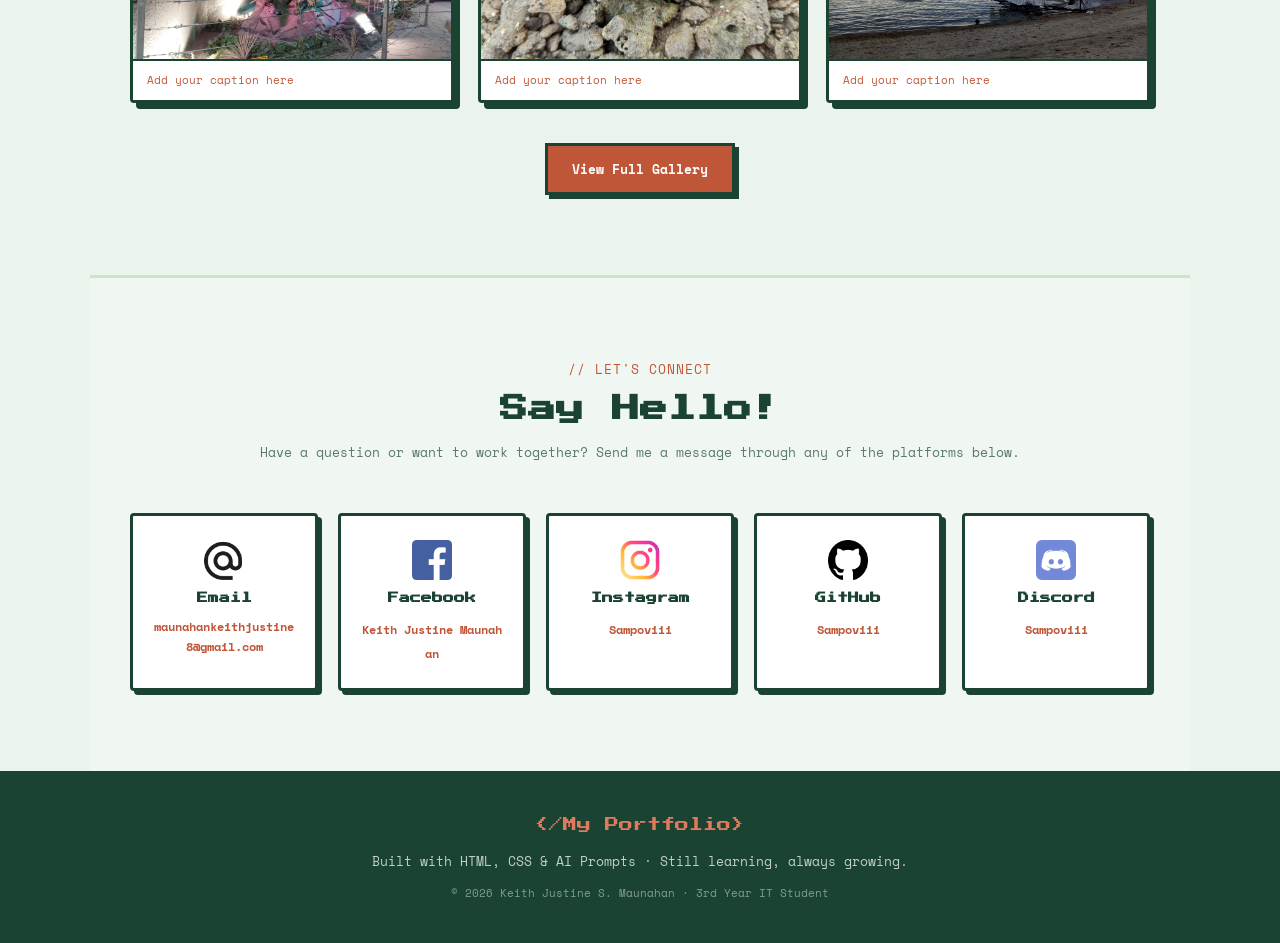
==== commit 7d0478b1: "Update index.html" ====
--- a/index.html
+++ b/index.html
@@ -4,7 +4,7 @@
 <head>
   <meta charset="UTF-8" />
   <meta name="viewport" content="width=device-width, initial-scale=1.0" />
-  <title>My Portfolio | IT Student</title>
+  <title>My Portfolio | Index</title>
   <link rel="stylesheet" href="assets/css/style.css" />
   <link rel="preconnect" href="https://fonts.googleapis.com" />
   <link rel="preconnect" href="https://fonts.gstatic.com" crossorigin />
@@ -97,7 +97,7 @@
           <img src="assets/images/icons/College.jpg" alt="School Logo" class="edu-logo" />
           <div class="edu-info">
             <p class="edu-name">City College of Calamba (College)</p>
-            <p class="edu-year">2022 - Present</p>
+            <p class="edu-year"># - Present</p>
           </div>
         </div>
 
@@ -105,7 +105,7 @@
           <img src="assets/images/icons/SHS.jpg" alt="School Logo" class="edu-logo" />
           <div class="edu-info">
             <p class="edu-name">Saint Benilde International School (Senior High School)</p>
-            <p class="edu-year">2018 - 2022</p>
+            <p class="edu-year"># - #</p>
           </div>
         </div>
 
@@ -113,7 +113,7 @@
           <img src="assets/images/icons/JHS.jpg" alt="School Logo" class="edu-logo" />
           <div class="edu-info">
             <p class="edu-name">Bubuyan Integrated School (Junior High School)</p>
-            <p class="edu-year">2012 - 2018</p>
+            <p class="edu-year"># - #</p>
           </div>
         </div>
 
@@ -121,7 +121,7 @@
           <img src="assets/images/icons/Elementary.jpg" alt="School Logo" class="edu-logo" />
           <div class="edu-info">
             <p class="edu-name">Burol Elementary School (Elementary School)</p>
-            <p class="edu-year">2006 - 2012</p>
+            <p class="edu-year"># - #</p>
           </div>
         </div>
       </div>
@@ -238,8 +238,8 @@
           <span class="tag">School Project</span>
         </div>
         <div class="project-links">
-          <a href="https://your-demo-link.com" target="_blank" class="btn btn-sm btn-primary">View Demo</a>
-          <a href="https://github.com/yourusername/project" target="_blank" class="btn btn-sm btn-secondary">Source Code</a>
+          <a href="#" target="_blank" class="btn btn-sm btn-primary">View Demo</a>
+          <a href="#" target="_blank" class="btn btn-sm btn-secondary">Source Code</a>
         </div>
       </div>
 
@@ -259,8 +259,8 @@
           <span class="tag">JavaScript</span>
         </div>
         <div class="project-links">
-          <a href="https://your-demo-link.com" target="_blank" class="btn btn-sm btn-primary">View Demo</a>
-          <a href="https://github.com/yourusername/project" target="_blank" class="btn btn-sm btn-secondary">Source Code</a>
+          <a href="#" target="_blank" class="btn btn-sm btn-primary">View Demo</a>
+          <a href="#" target="_blank" class="btn btn-sm btn-secondary">Source Code</a>
         </div>
       </div>
 
@@ -280,8 +280,8 @@
           <span class="tag">Experiments</span>
         </div>
         <div class="project-links">
-          <a href="https://your-demo-link.com" target="_blank" class="btn btn-sm btn-primary">View Demo</a>
-          <a href="https://github.com/yourusername/project" target="_blank" class="btn btn-sm btn-secondary">Source Code</a>
+          <a href="#" target="_blank" class="btn btn-sm btn-primary">View Demo</a>
+          <a href="#" target="_blank" class="btn btn-sm btn-secondary">Source Code</a>
         </div>
       </div>
 
